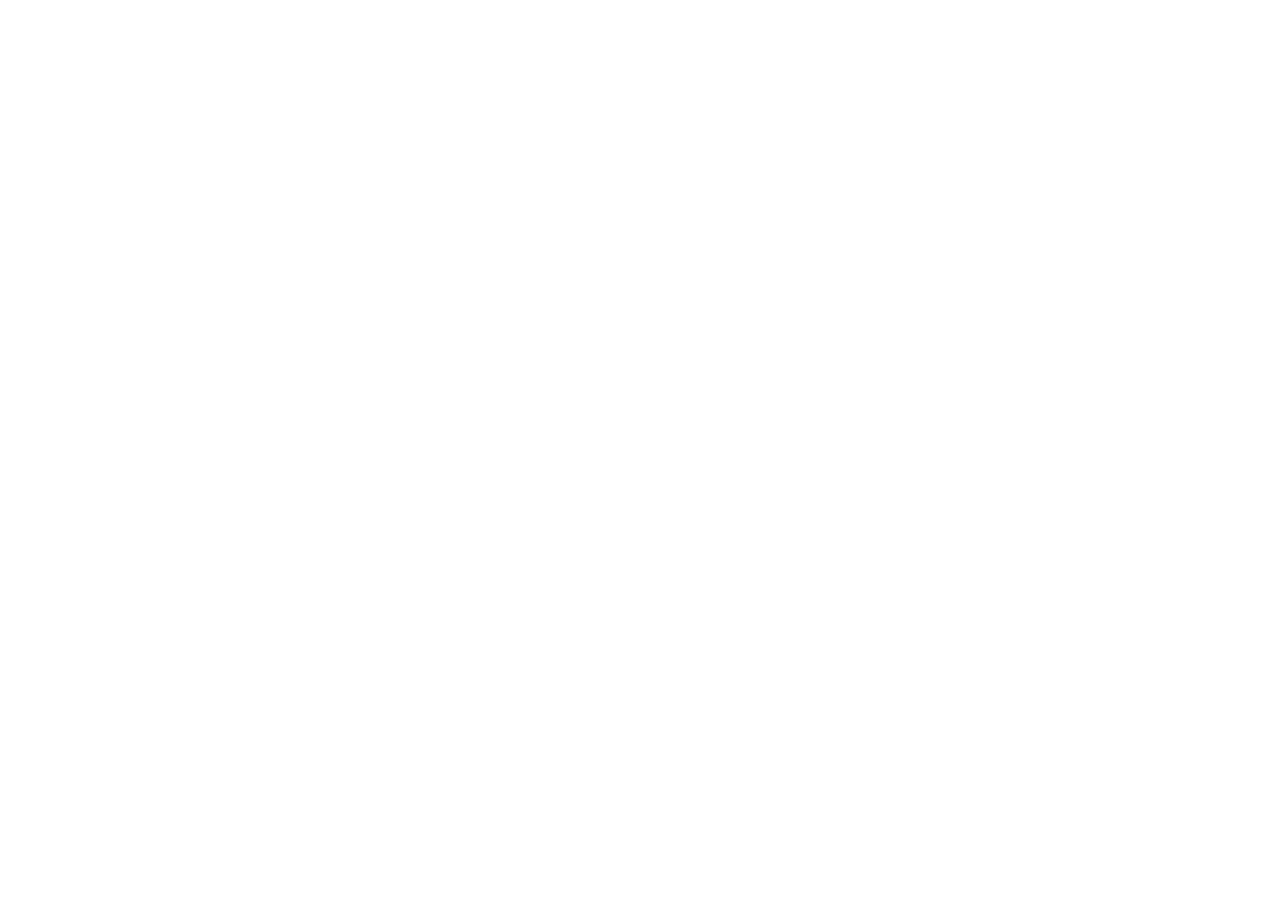
==== index.html @ 999b58be "initial setup" ====
<!DOCTYPE html>
<html lang="en">
<head>
    <meta charset="UTF-8">
    <meta name="viewport" content="width=device-width, initial-scale=1.0">
    <link rel="stylesheet" href="index.css">
    <link rel="shortcut icon" href="/fav-icon.png" type="image/png">
    <title>raap</title>
</head>
<body>
    
</body>
</html>
---- index.css ----
/* General css settings */

/* Rubik Google font */
@import url('https://fonts.googleapis.com/css2?family=Rubik:wght@300;500;700&display=swap');

* {
    box-sizing: border-box;
    font-family: 'Rubik', sans-serif;
  }
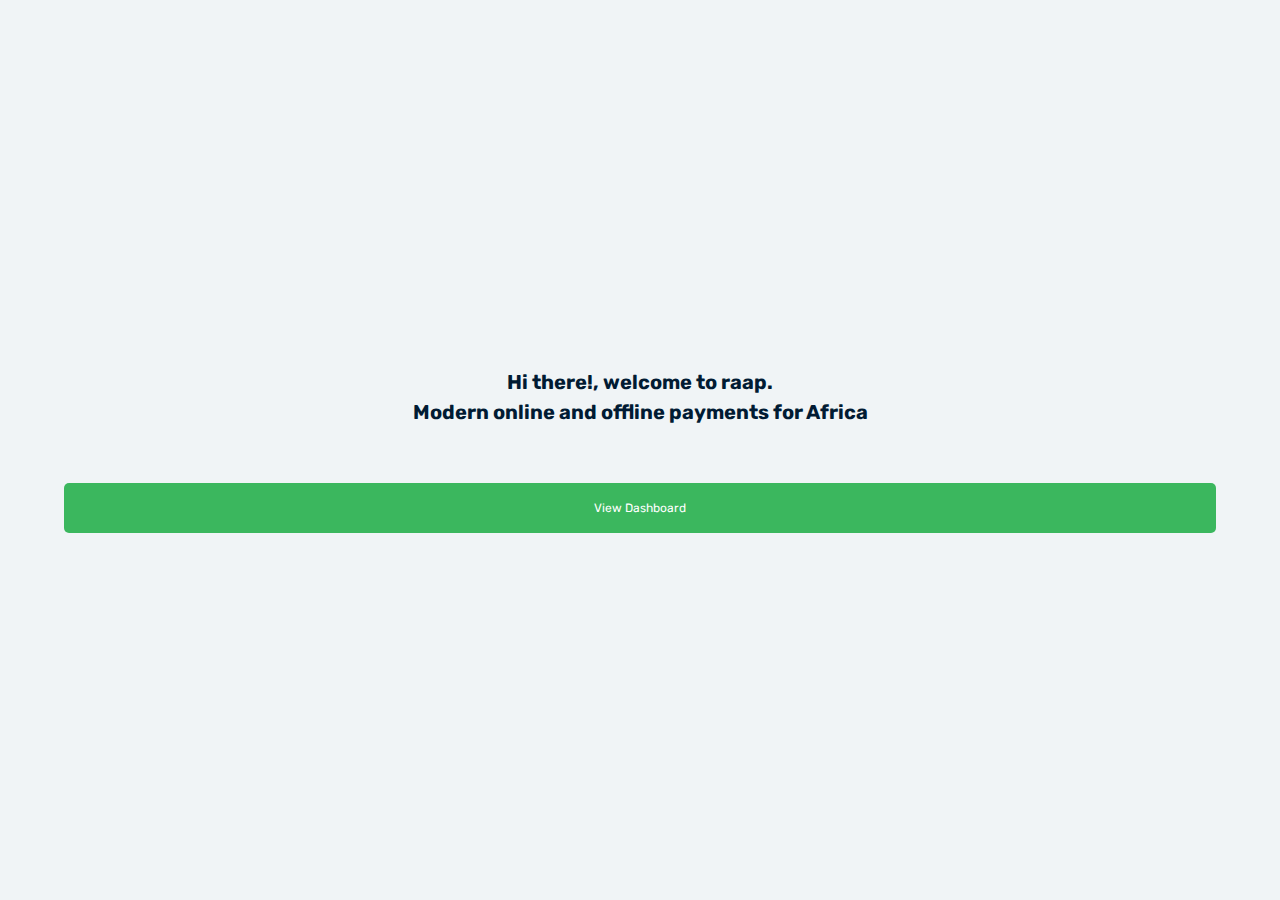
==== commit ea784172: "built for mobile" ====
--- a/index.html
+++ b/index.html
@@ -5,9 +5,20 @@
     <meta name="viewport" content="width=device-width, initial-scale=1.0">
     <link rel="stylesheet" href="index.css">
     <link rel="shortcut icon" href="/fav-icon.png" type="image/png">
-    <title>raap</title>
+    <link rel="stylesheet" href="https://cdnjs.cloudflare.com/ajax/libs/font-awesome/5.15.1/css/all.min.css" integrity="sha512-+4zCK9k+qNFUR5X+cKL9EIR+ZOhtIloNl9GIKS57V1MyNsYpYcUrUeQc9vNfzsWfV28IaLL3i96P9sdNyeRssA==" crossorigin="anonymous" />
+    <title>raap | Welcome</title>
 </head>
 <body>
-    
+
+    <div class="page-info page-info_center">
+        <h3 class="page-info__text">
+            Hi there!, welcome to raap. <br> Modern online and offline payments for Africa
+        </h3>
+        <a href="/dashboard/settings#account-details" class="page-info__link">
+            <button class="button button_theme_primary button_top-space_sm">View Dashboard</button>
+        </a>
+    </div>
+
+    <script src="/index.js"></script>
 </body>
 </html>--- a/index.css
+++ b/index.css
@@ -1,9 +1,38 @@
-/* General css settings */
-
 /* Rubik Google font */
 @import url('https://fonts.googleapis.com/css2?family=Rubik:wght@300;500;700&display=swap');
+
+/* css variables */
+@import './base/index.css';
+
+/* BEM styles */
+@import './common.blocks/index.css';
 
 * {
     box-sizing: border-box;
     font-family: 'Rubik', sans-serif;
-  }+    margin: 0;
+    box-sizing: border-box;
+}
+
+body{
+    padding: var(--spacing-2);
+    padding-top: 60px;
+    background-color: var(--grey-color-4);
+}
+
+
+.settings-category{
+    /* background-color: blue; */
+    padding-top: var(--spacing-5);
+    display: none;
+}
+
+.account-information{ margin: var(--spacing-5) 0; }
+.profile-photo{ margin: var(--spacing-5) 0;}
+
+@media only screen and (min-width: 400px) { 
+    body{
+        padding-left: var(--spacing-4);
+        padding-right: var(--spacing-4);
+    }
+}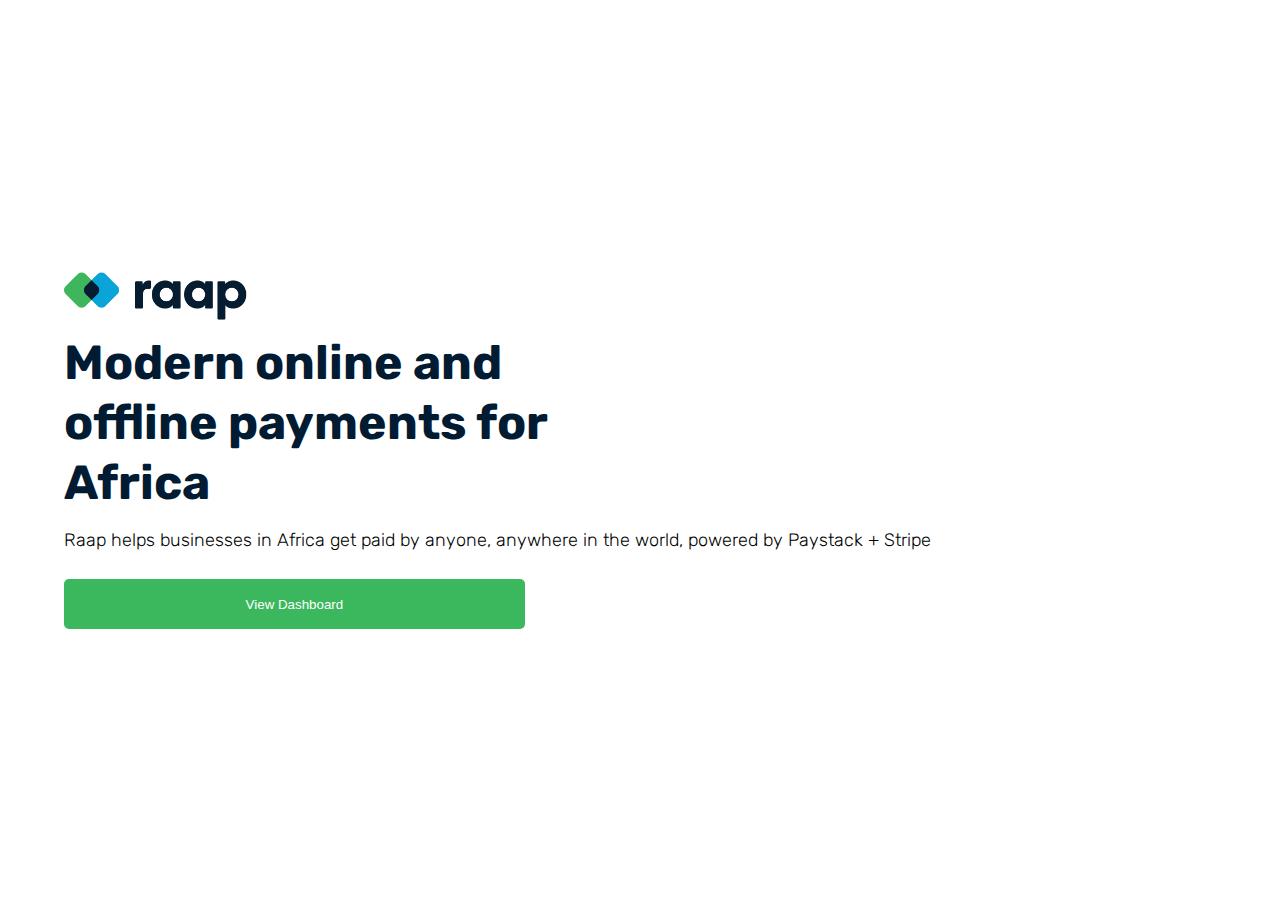
==== commit 97ea245a: "built responsiveness" ====
--- a/index.html
+++ b/index.html
@@ -10,12 +10,19 @@
 </head>
 <body>
 
-    <div class="page-info page-info_center">
-        <h3 class="page-info__text">
-            Hi there!, welcome to raap. <br> Modern online and offline payments for Africa
-        </h3>
+    <div class="page-info ">
+        <img class="page-info__logo" src="/images/logo.png" alt="raap logo">
+        <h1 class="page-info__text">
+           Modern online and <br> offline payments for <br> Africa
+        </h1>
+        <p class="page-info__sub-text">
+            Raap helps businesses in Africa get paid by anyone, anywhere in the world,
+            powered by Paystack + Stripe
+        </p>
         <a href="/dashboard/settings#account-details" class="page-info__link">
-            <button class="button button_theme_primary button_top-space_sm">View Dashboard</button>
+            <button class="button button_theme_primary button_width_half">
+                View Dashboard
+            </button>
         </a>
     </div>
 
--- a/index.css
+++ b/index.css
@@ -7,17 +7,25 @@
 /* BEM styles */
 @import './common.blocks/index.css';
 
-* {
-    box-sizing: border-box;
+body {
     font-family: 'Rubik', sans-serif;
-    margin: 0;
     box-sizing: border-box;
 }
 
-body{
-    padding: var(--spacing-2);
+*{
+    box-sizing: border-box;
+    margin: 0;
+}
+
+.app-holder{ 
+    position: relative;
+}
+
+.main{ 
+    background-color: var(--grey-color-4);
+    padding: var(--spacing-4);
     padding-top: 60px;
-    background-color: var(--grey-color-4);
+    min-height: 100vh;
 }
 
 
@@ -27,12 +35,43 @@
     display: none;
 }
 
-.account-information{ margin: var(--spacing-5) 0; }
-.profile-photo{ margin: var(--spacing-5) 0;}
+.settings-category__element{ margin: var(--spacing-5) 0; }
 
-@media only screen and (min-width: 400px) { 
-    body{
-        padding-left: var(--spacing-4);
-        padding-right: var(--spacing-4);
+@media only screen and (min-width: 768px) { 
+    .settings-category__emelement-holder{
+        display: flex;
+        justify-content: space-between;
+        margin-top: var(--spacing-5);
     }
+
+    .settings-category__element{
+        padding: 0;
+        margin: 0;
+        width: calc((100% - (2 * var(--spacing-4))) / 2);
+    }
+}
+
+@media only screen and (min-width: 1200px) { 
+    .app-holder{
+        display: flex;
+    }
+    
+    .aside{
+        box-sizing: border-box;
+        position: fixed;
+        width: 300px;
+    }
+
+    .main{
+        padding-top: 70px;
+        box-sizing: border-box;
+        position: fixed;
+        overflow-y: auto;
+        left: 300px;
+        width: calc(100% - 300px);
+        padding: var(--spacing-6);
+        height: 100%;
+    }
+
+    .settings-category__emelement-holder{ margin-top: var(--spacing-6); }
 }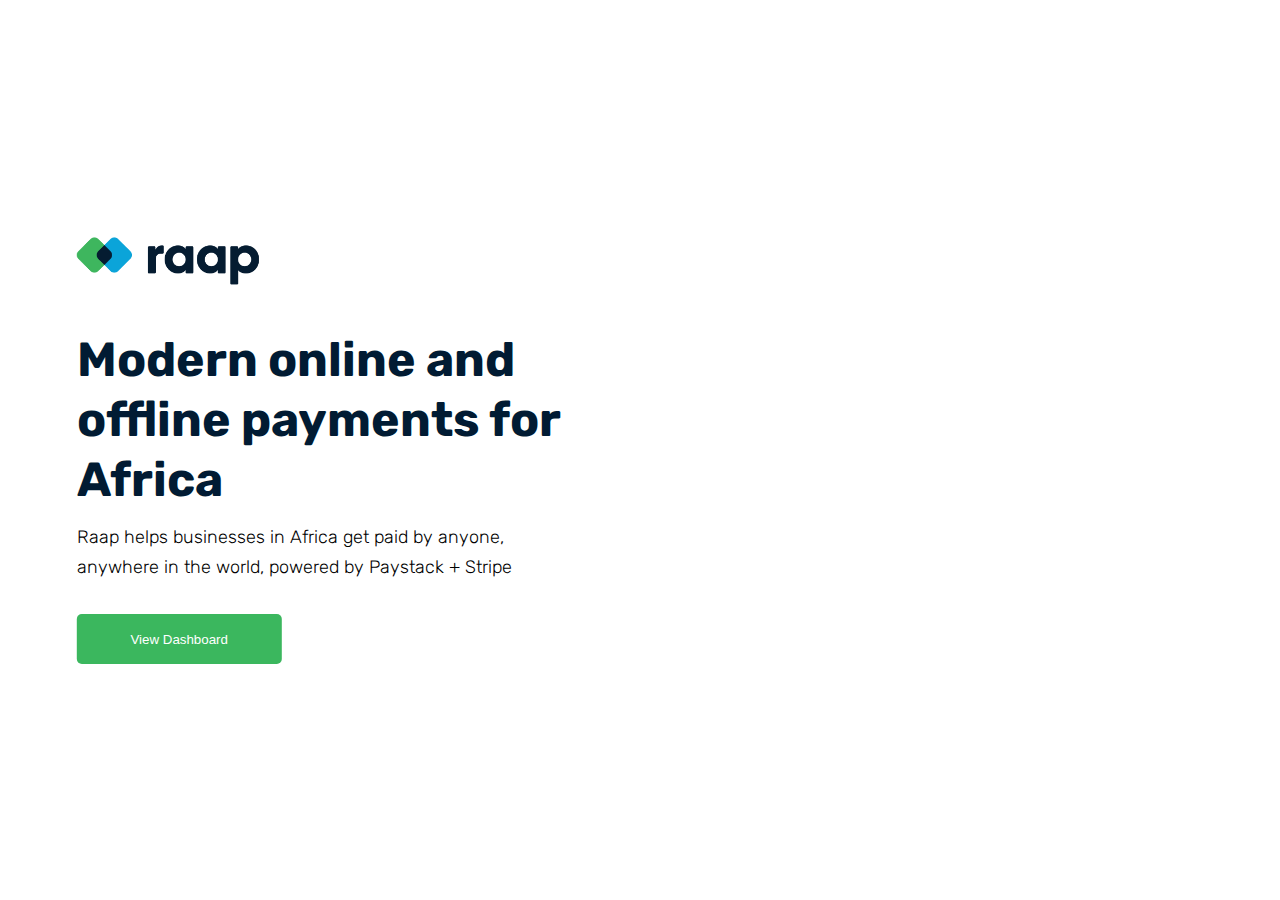
==== commit afe76bee: "code refactor" ====
--- a/index.html
+++ b/index.html
@@ -10,7 +10,7 @@
 </head>
 <body>
 
-    <div class="page-info ">
+    <div class="page-info page-info__position_absolute ">
         <img class="page-info__logo" src="/images/logo.png" alt="raap logo">
         <h1 class="page-info__text">
            Modern online and <br> offline payments for <br> Africa
--- a/index.css
+++ b/index.css
@@ -9,11 +9,6 @@
 
 body {
     font-family: 'Rubik', sans-serif;
-    box-sizing: border-box;
-}
-
-*{
-    box-sizing: border-box;
     margin: 0;
 }
 
@@ -28,50 +23,33 @@
     min-height: 100vh;
 }
 
-
-.settings-category{
-    /* background-color: blue; */
-    padding-top: var(--spacing-5);
-    display: none;
-}
-
-.settings-category__element{ margin: var(--spacing-5) 0; }
-
-@media only screen and (min-width: 768px) { 
-    .settings-category__emelement-holder{
+@media only screen and (min-width: 1024px) {
+    .app-holder{
         display: flex;
-        justify-content: space-between;
-        margin-top: var(--spacing-5);
     }
 
-    .settings-category__element{
-        padding: 0;
-        margin: 0;
-        width: calc((100% - (2 * var(--spacing-4))) / 2);
+    .aside{
+        box-sizing: border-box;
+        position: fixed;
+        width: 270px;
+    }
+
+    .main{
+        box-sizing: border-box;
+        position: fixed;
+        overflow-y: auto;
+        left: 270px;
+        width: calc(100% - 270px);
+        padding: var(--spacing-4);
+        padding-top: 70px;
+        height: 100%;
     }
 }
 
 @media only screen and (min-width: 1200px) { 
-    .app-holder{
-        display: flex;
+    .aside{ width: 300px; }
+    .main{ 
+        left: 300px; width: calc(100% - 300px); 
+        padding-left: var(--spacing-6); padding-right: var(--spacing-6); 
     }
-    
-    .aside{
-        box-sizing: border-box;
-        position: fixed;
-        width: 300px;
-    }
-
-    .main{
-        padding-top: 70px;
-        box-sizing: border-box;
-        position: fixed;
-        overflow-y: auto;
-        left: 300px;
-        width: calc(100% - 300px);
-        padding: var(--spacing-6);
-        height: 100%;
-    }
-
-    .settings-category__emelement-holder{ margin-top: var(--spacing-6); }
 }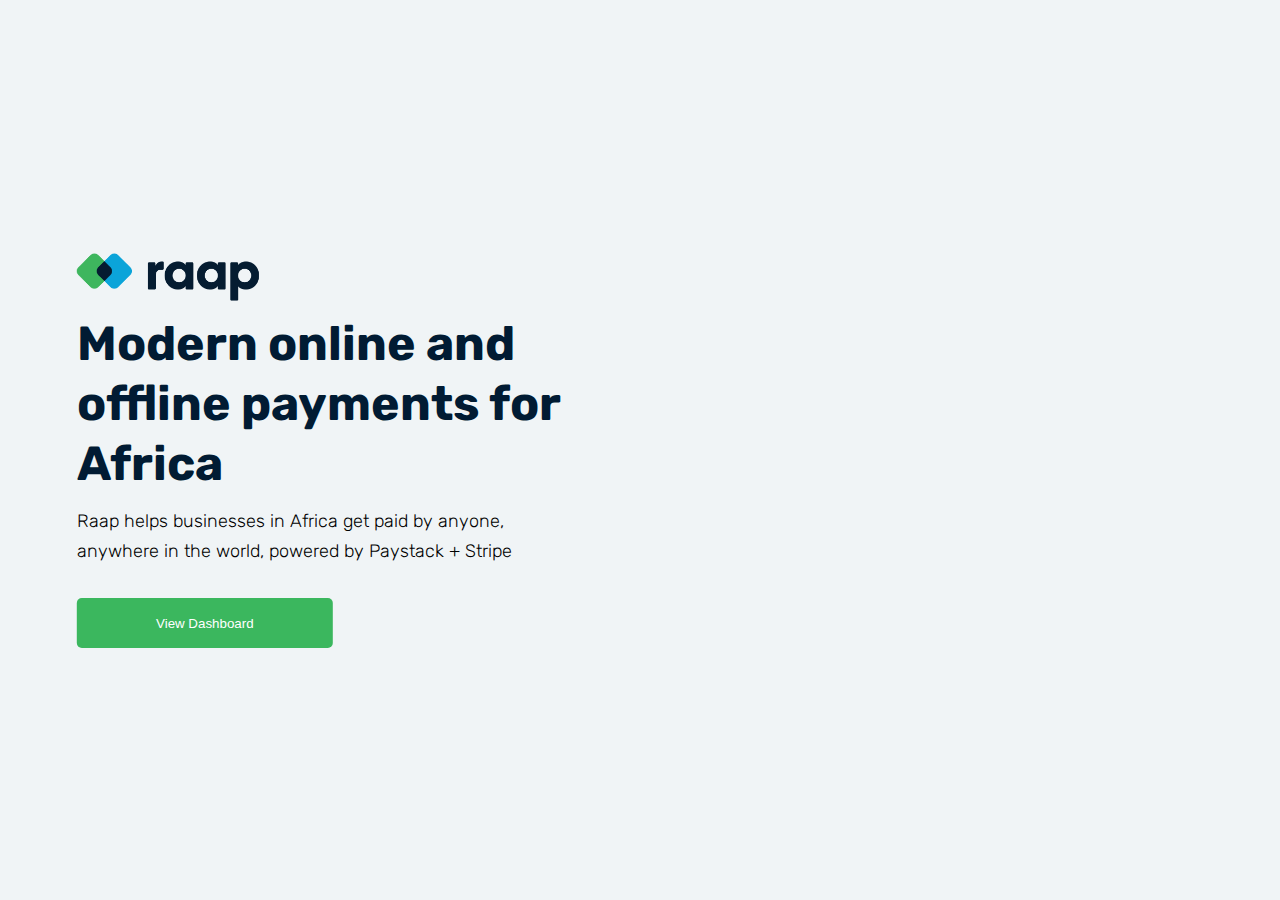
==== commit 39f14165: "code refactor" ====
--- a/index.html
+++ b/index.html
@@ -20,7 +20,7 @@
             powered by Paystack + Stripe
         </p>
         <a href="/dashboard/settings#account-details" class="page-info__link">
-            <button class="button button_theme_primary button_width_half">
+            <button class="button button_theme_primary">
                 View Dashboard
             </button>
         </a>
--- a/index.css
+++ b/index.css
@@ -10,6 +10,7 @@
 body {
     font-family: 'Rubik', sans-serif;
     margin: 0;
+    background-color: var(--grey-color-4);
 }
 
 .app-holder{ 
